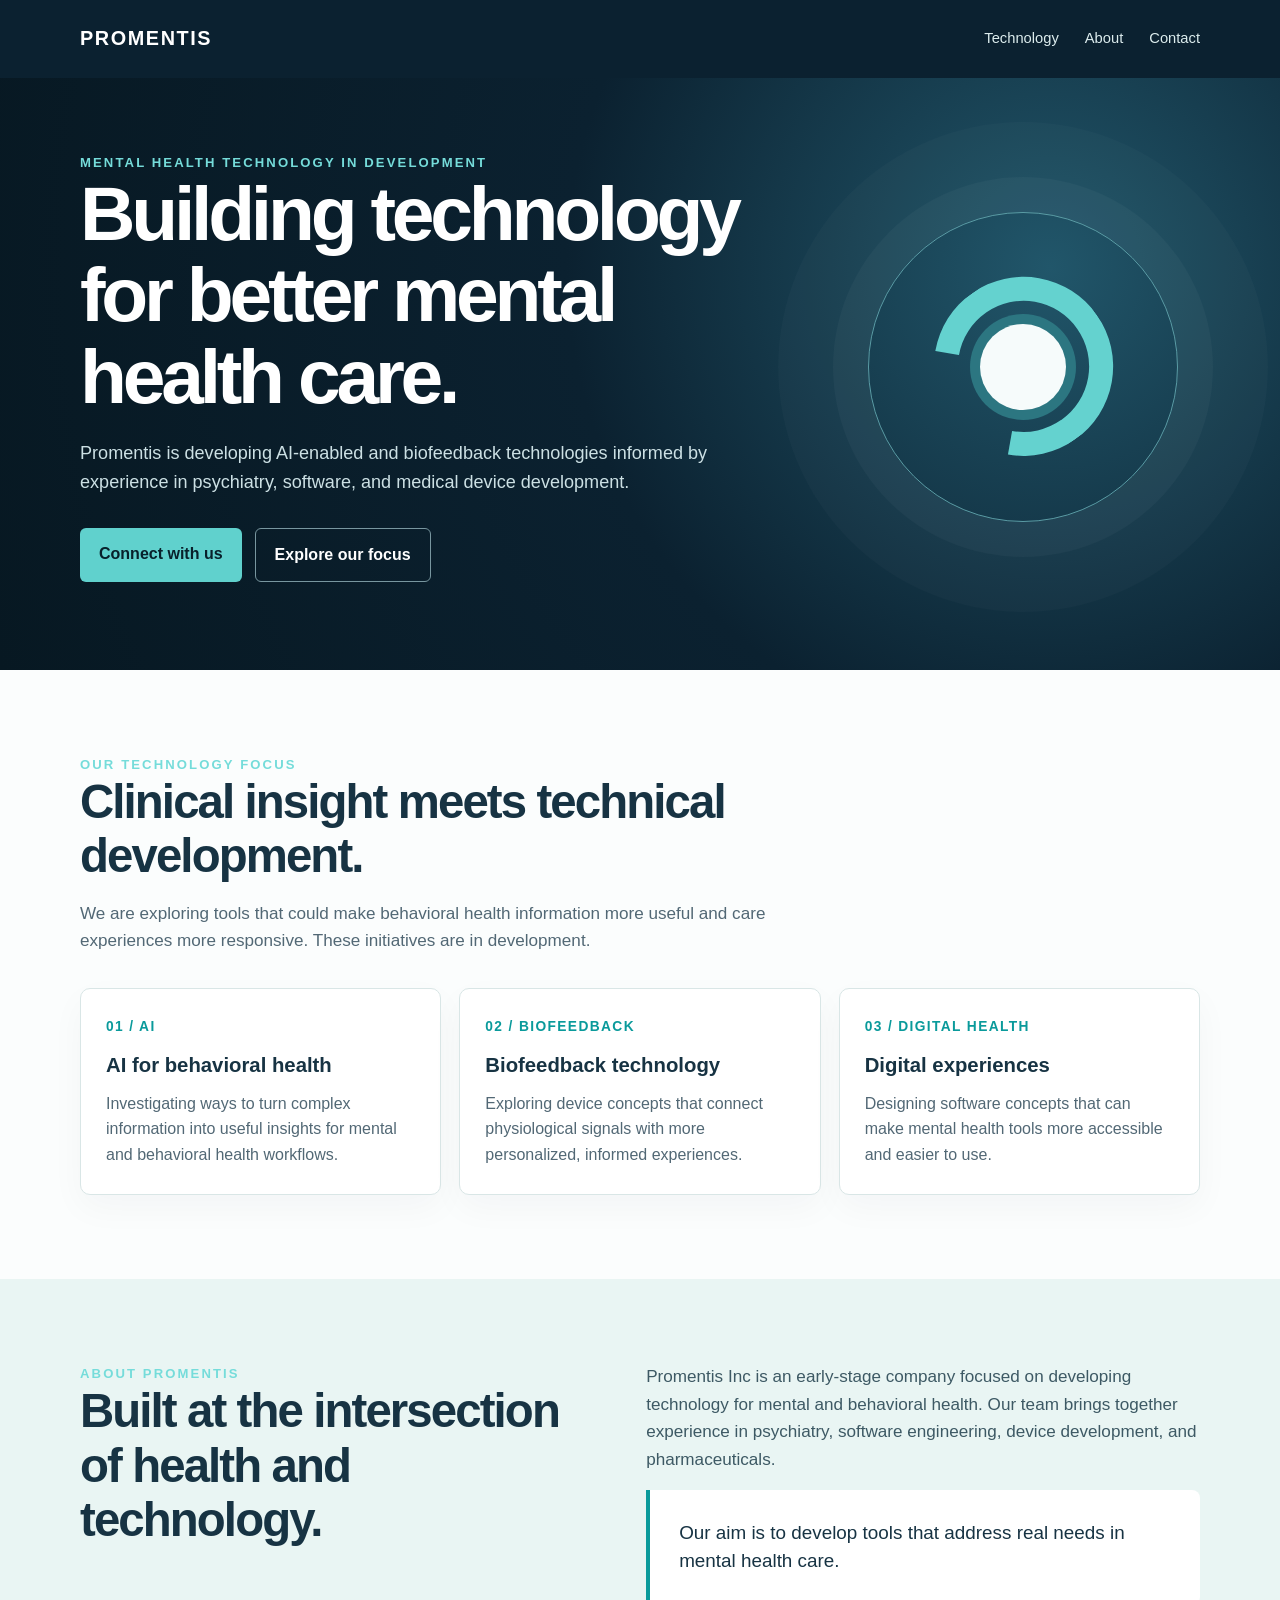
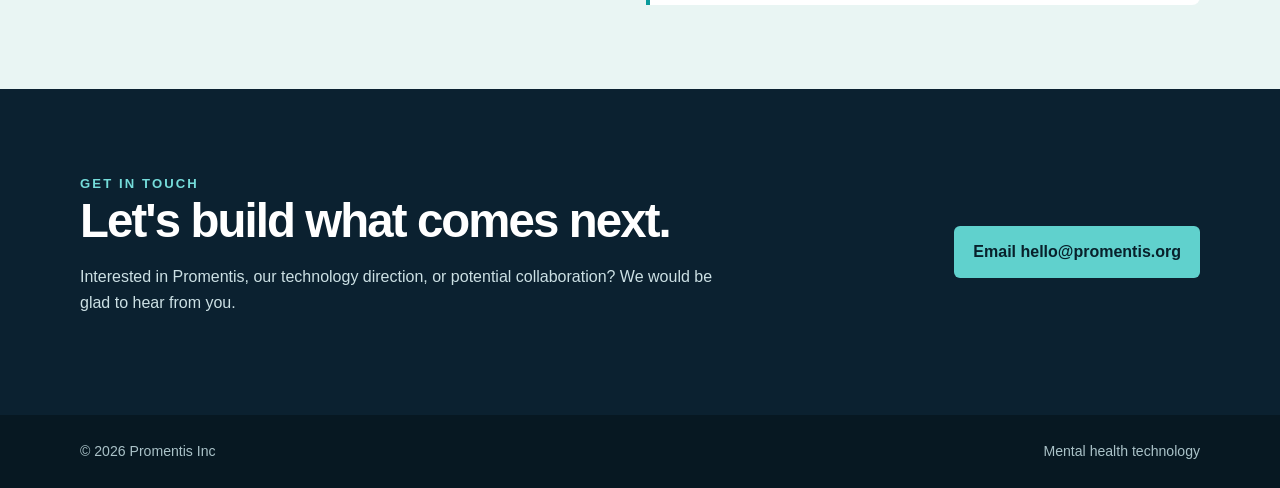
==== index.html @ 78e1f846 "Add product-focused Promentis landing page" ====
<!doctype html>
<html lang="en">
<head>
  <meta charset="utf-8">
  <meta name="viewport" content="width=device-width, initial-scale=1">
  <meta name="theme-color" content="#0b2130">
  <meta name="description" content="Promentis Inc is developing AI-enabled and biofeedback technologies for mental and behavioral health.">
  <title>Promentis | Mental Health Technology</title>
  <style>
    :root { color-scheme: light; --navy:#0b2130; --ink:#173343; --muted:#526875; --teal:#0a9a9b; --pale:#e9f5f3; --line:#d9e6e6; }
    * { box-sizing:border-box; }
    html { scroll-behavior:smooth; }
    body { margin:0; font-family:Inter,Arial,sans-serif; color:var(--ink); background:#fbfdfd; line-height:1.6; }
    a { color:inherit; }
    .wrap { width:min(1120px,calc(100% - 40px)); margin:auto; }
    .skip { position:absolute; left:-9999px; top:12px; padding:8px 12px; background:#fff; z-index:10; }
    .skip:focus { left:12px; }
    header { background:var(--navy); color:#fff; }
    nav { min-height:78px; display:flex; align-items:center; justify-content:space-between; gap:20px; }
    .brand { font-size:1.24rem; font-weight:800; letter-spacing:.08em; text-decoration:none; }
    .navlinks { display:flex; flex-wrap:wrap; gap:26px; align-items:center; }
    .navlinks a { font-size:.92rem; text-decoration:none; color:#dceced; }
    .navlinks a:hover,.navlinks a:focus-visible { color:#fff; text-decoration:underline; text-underline-offset:5px; }
    .hero { background:radial-gradient(circle at 82% 32%,#21566a 0,#0b2130 43%,#071822 100%); color:#fff; overflow:hidden; }
    .hero-inner { min-height:570px; display:grid; grid-template-columns:1.35fr .65fr; align-items:center; gap:30px; padding:74px 0 88px; }
    .eyebrow { color:#75dcda; font-size:.82rem; font-weight:800; letter-spacing:.16em; text-transform:uppercase; }
    h1,h2,h3,p { margin-top:0; }
    h1 { max-width:760px; margin-bottom:22px; font-size:clamp(2.7rem,6vw,5.2rem); line-height:1.06; letter-spacing:-.055em; }
    .hero p { max-width:640px; font-size:1.13rem; color:#cce0e4; }
    .buttons { display:flex; flex-wrap:wrap; gap:13px; margin-top:31px; }
    .button { display:inline-block; padding:13px 19px; border-radius:6px; font-weight:700; text-decoration:none; background:#60d1cd; color:#08212b; transition:transform .15s,background .15s; }
    .button:hover,.button:focus-visible { transform:translateY(-2px); background:#86e5e1; }
    .button-outline { border:1px solid #78969f; background:transparent; color:#fff; }
    .button-outline:hover,.button-outline:focus-visible { background:#1b4250; }
    .art { position:relative; width:min(310px,75vw); aspect-ratio:1; margin:auto; border:1px solid #5b9ca5; border-radius:50%; box-shadow:0 0 0 35px #ffffff08,0 0 0 90px #ffffff05; }
    .art:before,.art:after { content:""; position:absolute; border-radius:50%; }
    .art:before { inset:21%; border:24px solid #64d2cf; border-left-color:transparent; transform:rotate(-35deg); }
    .art:after { width:28%; aspect-ratio:1; left:36%; top:36%; background:#f6fbfb; box-shadow:0 0 0 10px #2c7681; }
    section { padding:84px 0; }
    .section-head { max-width:690px; margin-bottom:34px; }
    h2 { font-size:clamp(2rem,3.7vw,3.15rem); line-height:1.15; letter-spacing:-.04em; margin-bottom:16px; }
    .section-head p,.lead { font-size:1.07rem; color:var(--muted); }
    .cards { display:grid; grid-template-columns:repeat(3,1fr); gap:18px; }
    .card { padding:27px 25px; background:#fff; border:1px solid var(--line); border-radius:10px; box-shadow:0 13px 35px #0b213009; }
    .number { color:var(--teal); font-weight:800; font-size:.86rem; letter-spacing:.1em; }
    h3 { font-size:1.27rem; line-height:1.25; margin:15px 0 12px; }
    .card p { color:var(--muted); margin-bottom:0; }
    .about { background:var(--pale); }
    .about-grid { display:grid; grid-template-columns:.95fr 1.05fr; gap:65px; align-items:start; }
    .about p { color:#3d5964; }
    .about-note { padding:29px; background:#fff; border-left:4px solid var(--teal); border-radius:0 8px 8px 0; font-size:1.18rem; line-height:1.5; }
    .contact { background:var(--navy); color:#fff; }
    .contact-grid { display:flex; justify-content:space-between; align-items:center; gap:35px; }
    .contact p { color:#cce0e4; max-width:640px; }
    footer { background:#071822; color:#aac2c8; padding:25px 0; font-size:.88rem; }
    footer .wrap { display:flex; flex-wrap:wrap; justify-content:space-between; gap:10px; }
    :focus-visible { outline:3px solid #60d1cd; outline-offset:4px; }
    @media(max-width:760px) { .hero-inner,.about-grid { grid-template-columns:1fr; } .hero-inner { min-height:0; padding:68px 0; } .art { display:none; } .cards { grid-template-columns:1fr; } .contact-grid { align-items:start; flex-direction:column; } section { padding:64px 0; } }
    @media(max-width:480px) { nav { align-items:flex-start; flex-direction:column; padding:20px 0; gap:12px; } .navlinks { gap:18px; } }
    @media(prefers-reduced-motion:reduce) { html { scroll-behavior:auto; } .button { transition:none; } }
  </style>
</head>
<body>
  <a class="skip" href="#main">Skip to content</a>
  <header>
    <nav class="wrap" aria-label="Main navigation">
      <a class="brand" href="#top">PROMENTIS</a>
      <div class="navlinks"><a href="#technology">Technology</a><a href="#about">About</a><a href="#contact">Contact</a></div>
    </nav>
  </header>
  <main id="main">
    <div class="hero" id="top"><div class="wrap hero-inner">
      <div>
        <div class="eyebrow">Mental health technology in development</div>
        <h1>Building technology for better mental health care.</h1>
        <p>Promentis is developing AI-enabled and biofeedback technologies informed by experience in psychiatry, software, and medical device development.</p>
        <div class="buttons"><a class="button" href="#contact">Connect with us</a><a class="button button-outline" href="#technology">Explore our focus</a></div>
      </div>
      <div class="art" aria-hidden="true"></div>
    </div></div>
    <section id="technology"><div class="wrap">
      <div class="section-head"><div class="eyebrow">Our technology focus</div><h2>Clinical insight meets technical development.</h2><p>We are exploring tools that could make behavioral health information more useful and care experiences more responsive. These initiatives are in development.</p></div>
      <div class="cards">
        <article class="card"><div class="number">01 / AI</div><h3>AI for behavioral health</h3><p>Investigating ways to turn complex information into useful insights for mental and behavioral health workflows.</p></article>
        <article class="card"><div class="number">02 / BIOFEEDBACK</div><h3>Biofeedback technology</h3><p>Exploring device concepts that connect physiological signals with more personalized, informed experiences.</p></article>
        <article class="card"><div class="number">03 / DIGITAL HEALTH</div><h3>Digital experiences</h3><p>Designing software concepts that can make mental health tools more accessible and easier to use.</p></article>
      </div>
    </div></section>
    <section class="about" id="about"><div class="wrap about-grid">
      <div><div class="eyebrow">About Promentis</div><h2>Built at the intersection of health and technology.</h2></div>
      <div><p class="lead">Promentis Inc is an early-stage company focused on developing technology for mental and behavioral health. Our team brings together experience in psychiatry, software engineering, device development, and pharmaceuticals.</p><div class="about-note">Our aim is to develop tools that address real needs in mental health care.</div></div>
    </div></section>
    <section class="contact" id="contact"><div class="wrap contact-grid">
      <div><div class="eyebrow">Get in touch</div><h2>Let's build what comes next.</h2><p>Interested in Promentis, our technology direction, or potential collaboration? We would be glad to hear from you.</p></div>
      <a class="button" href="mailto:hello@promentis.org">Email hello@promentis.org</a>
    </div></section>
  </main>
  <footer><div class="wrap"><span>© 2026 Promentis Inc</span><span>Mental health technology</span></div></footer>
</body>
</html>
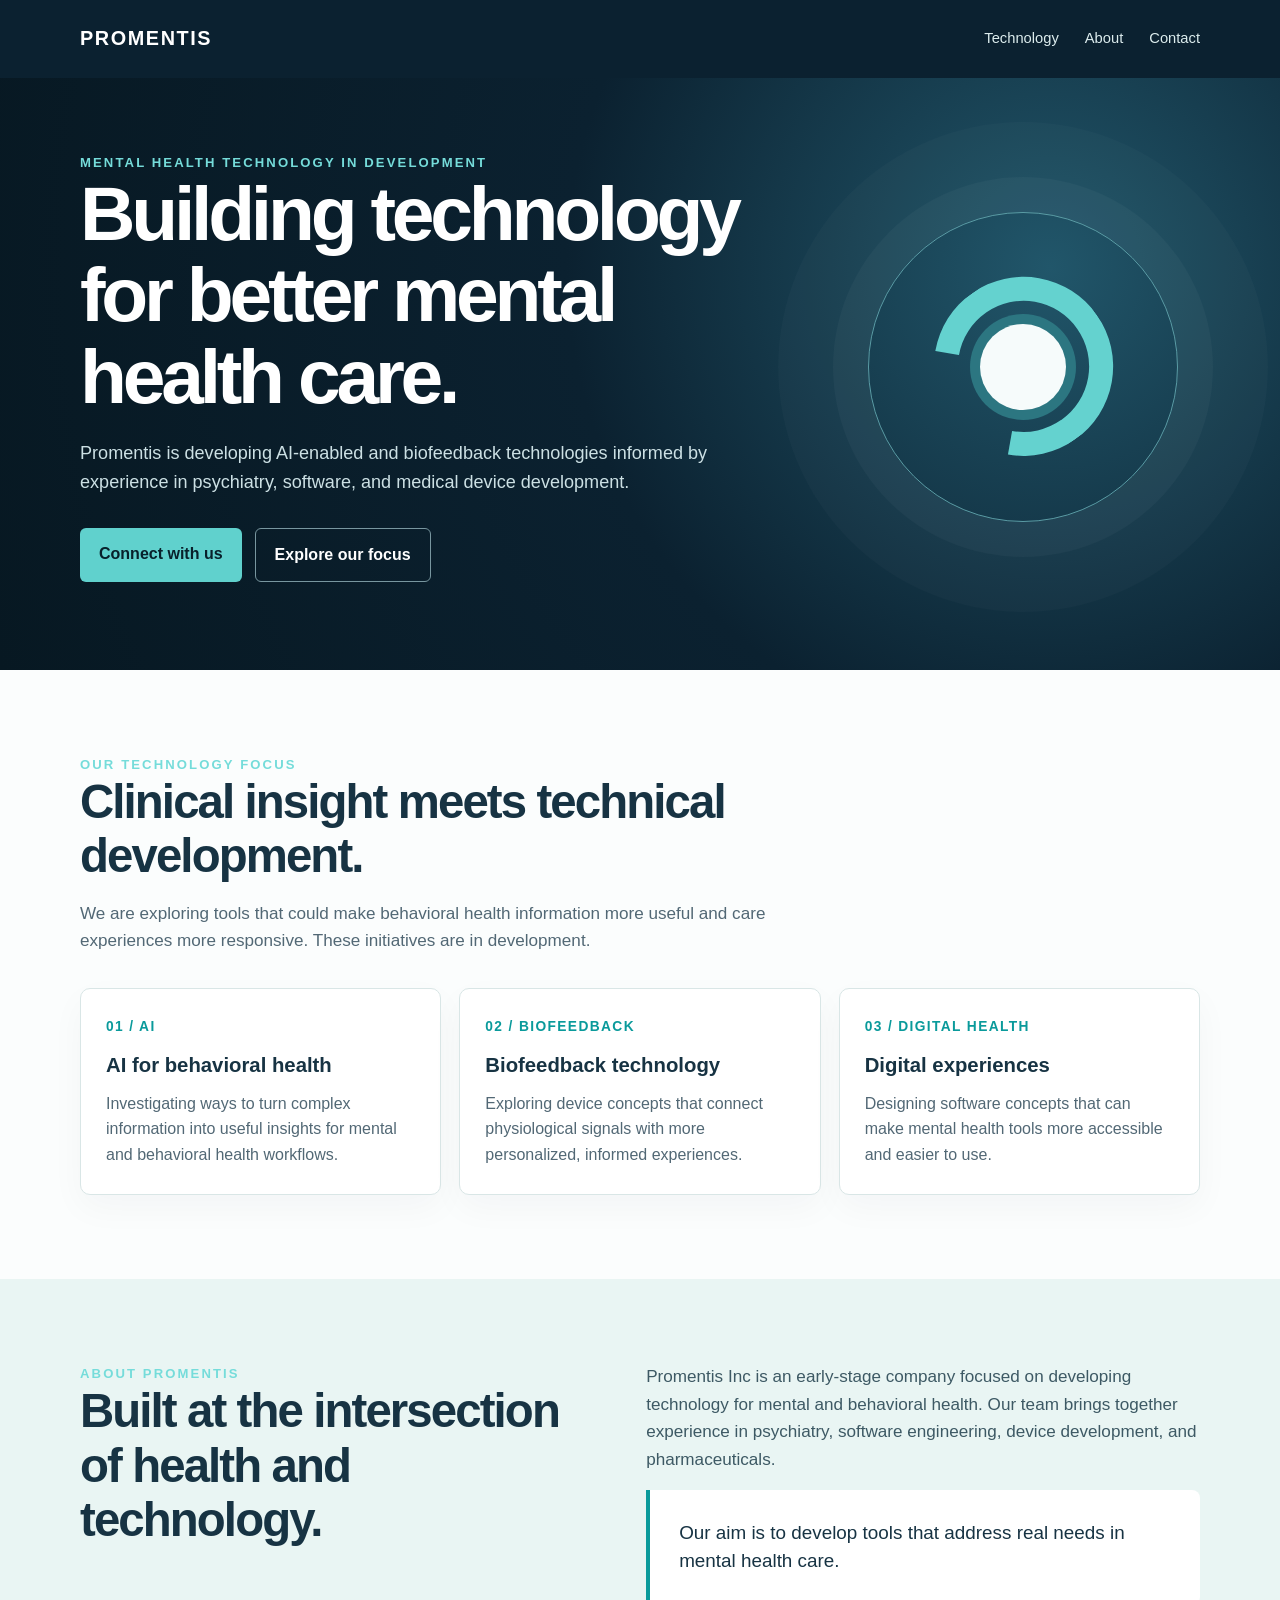
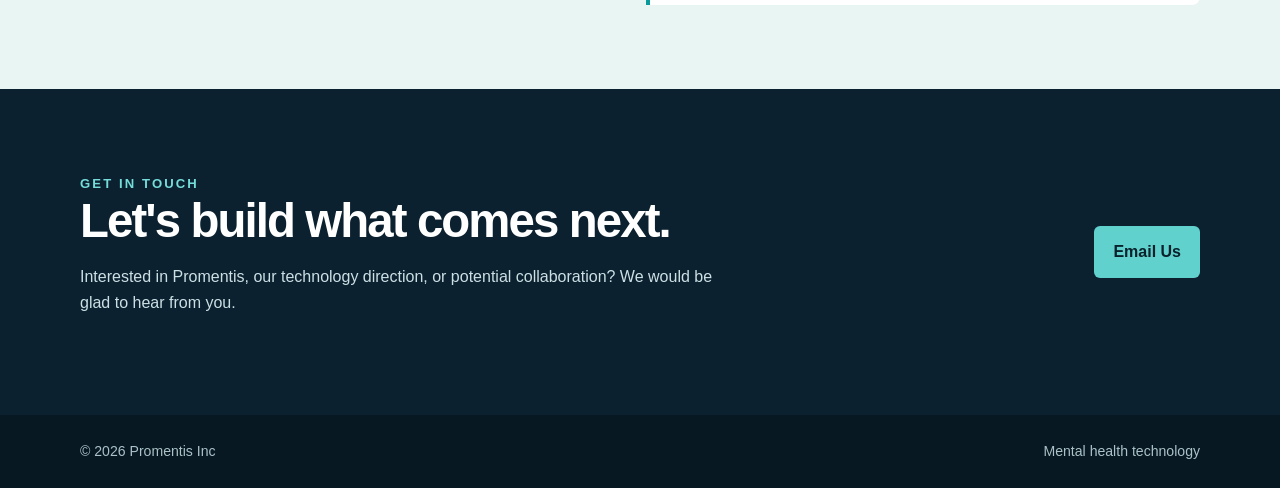
==== commit e8efd212: "Use concise email button label" ====
--- a/index.html
+++ b/index.html
@@ -92,7 +92,7 @@
     </div></section>
     <section class="contact" id="contact"><div class="wrap contact-grid">
       <div><div class="eyebrow">Get in touch</div><h2>Let's build what comes next.</h2><p>Interested in Promentis, our technology direction, or potential collaboration? We would be glad to hear from you.</p></div>
-      <a class="button" href="mailto:hello@promentis.org">Email hello@promentis.org</a>
+      <a class="button" href="mailto:hello@promentis.org">Email Us</a>
     </div></section>
   </main>
   <footer><div class="wrap"><span>© 2026 Promentis Inc</span><span>Mental health technology</span></div></footer>
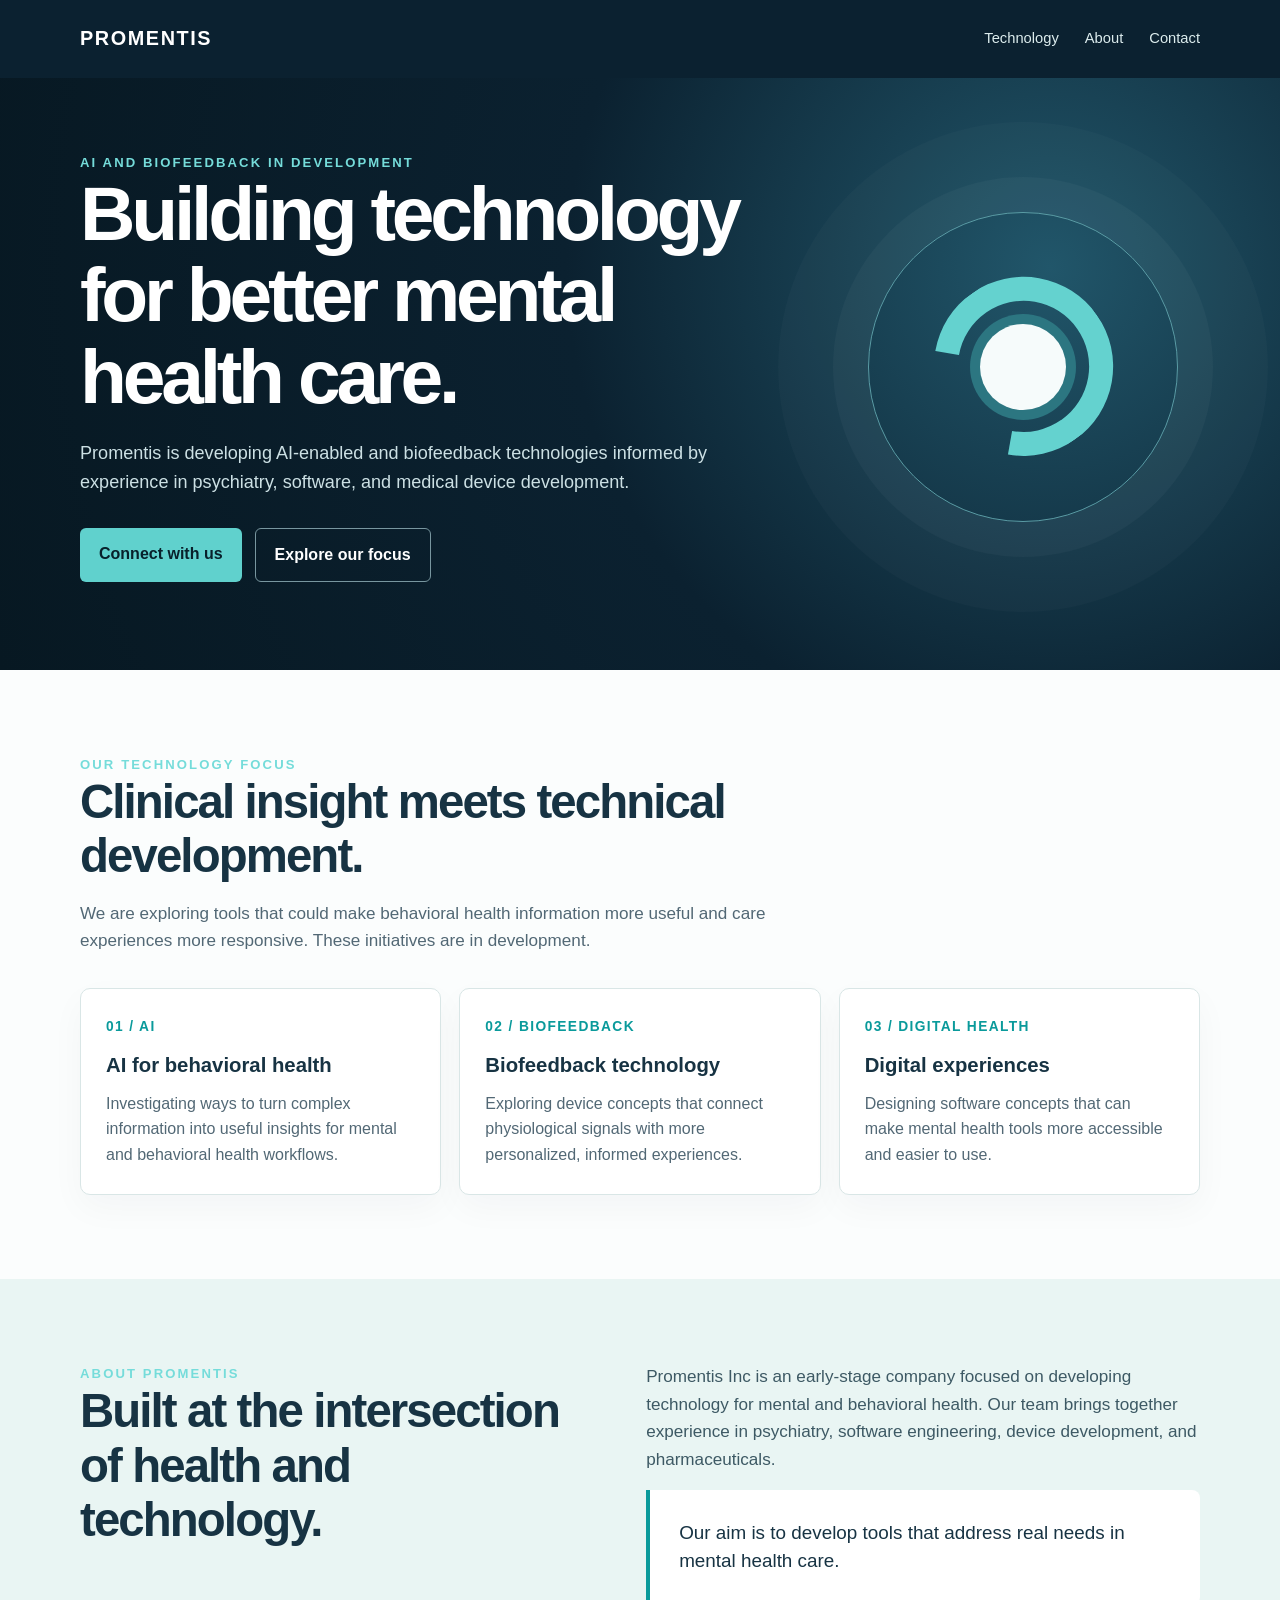
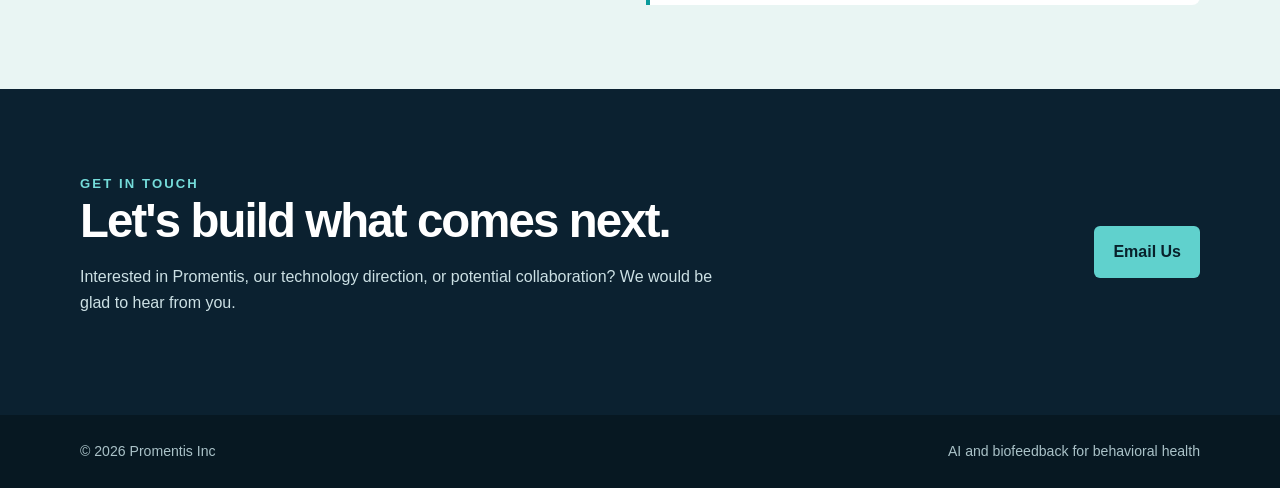
==== commit 75938752: "Clarify behavioral health technology focus" ====
--- a/index.html
+++ b/index.html
@@ -5,7 +5,7 @@
   <meta name="viewport" content="width=device-width, initial-scale=1">
   <meta name="theme-color" content="#0b2130">
   <meta name="description" content="Promentis Inc is developing AI-enabled and biofeedback technologies for mental and behavioral health.">
-  <title>Promentis | Mental Health Technology</title>
+  <title>Promentis | AI &amp; Biofeedback for Behavioral Health</title>
   <style>
     :root { color-scheme: light; --navy:#0b2130; --ink:#173343; --muted:#526875; --teal:#0a9a9b; --pale:#e9f5f3; --line:#d9e6e6; }
     * { box-sizing:border-box; }
@@ -71,7 +71,7 @@
   <main id="main">
     <div class="hero" id="top"><div class="wrap hero-inner">
       <div>
-        <div class="eyebrow">Mental health technology in development</div>
+        <div class="eyebrow">AI and biofeedback in development</div>
         <h1>Building technology for better mental health care.</h1>
         <p>Promentis is developing AI-enabled and biofeedback technologies informed by experience in psychiatry, software, and medical device development.</p>
         <div class="buttons"><a class="button" href="#contact">Connect with us</a><a class="button button-outline" href="#technology">Explore our focus</a></div>
@@ -95,6 +95,6 @@
       <a class="button" href="mailto:hello@promentis.org">Email Us</a>
     </div></section>
   </main>
-  <footer><div class="wrap"><span>© 2026 Promentis Inc</span><span>Mental health technology</span></div></footer>
+  <footer><div class="wrap"><span>© 2026 Promentis Inc</span><span>AI and biofeedback for behavioral health</span></div></footer>
 </body>
 </html>
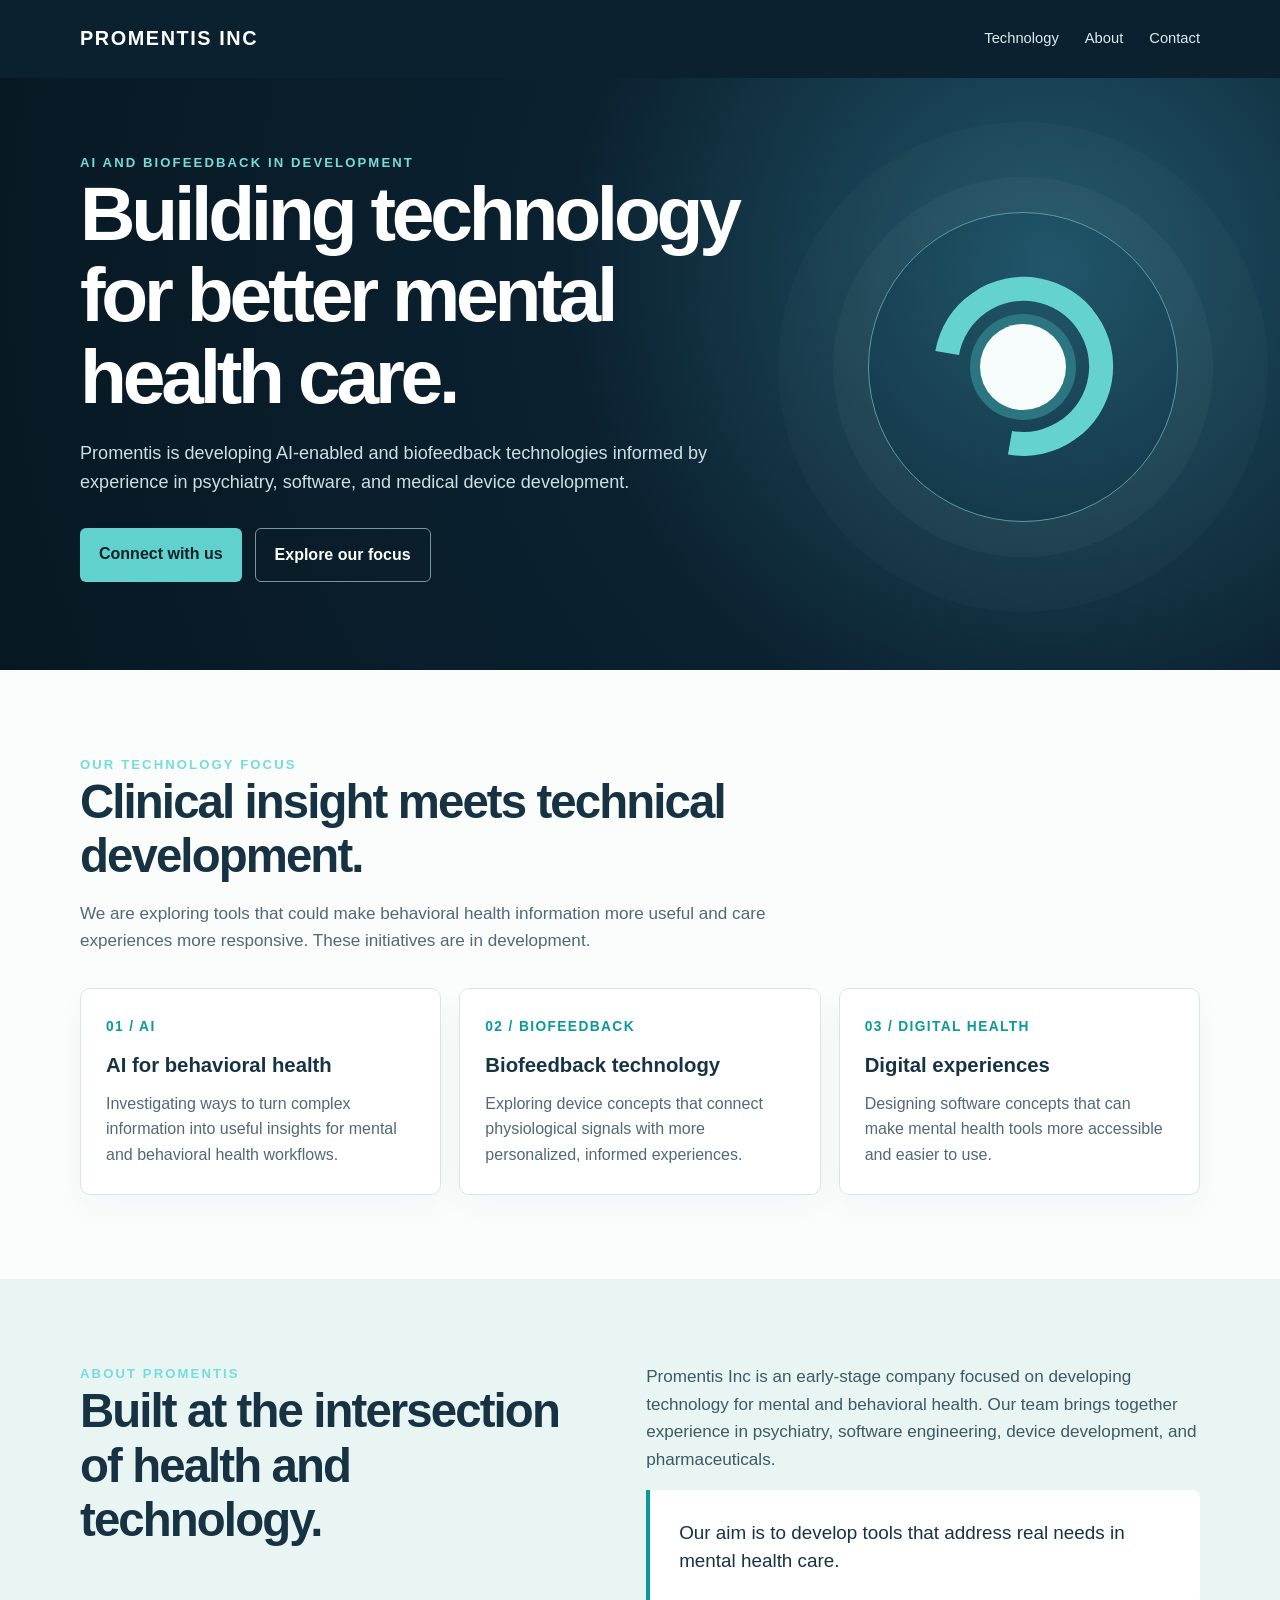
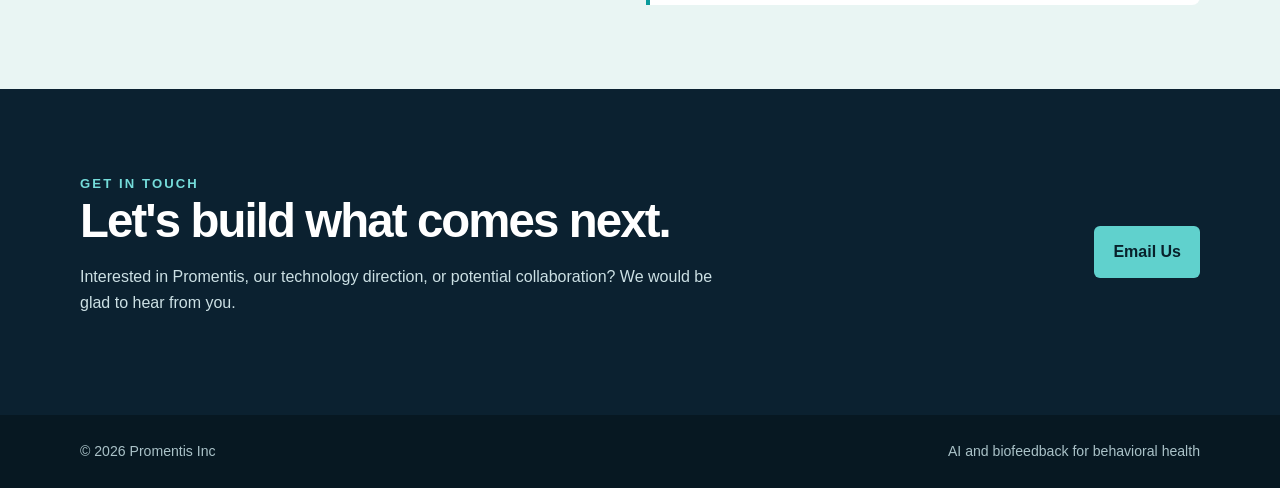
==== commit 28a4d899: "Show full company name in header" ====
--- a/index.html
+++ b/index.html
@@ -64,7 +64,7 @@
   <a class="skip" href="#main">Skip to content</a>
   <header>
     <nav class="wrap" aria-label="Main navigation">
-      <a class="brand" href="#top">PROMENTIS</a>
+      <a class="brand" href="#top">PROMENTIS INC</a>
       <div class="navlinks"><a href="#technology">Technology</a><a href="#about">About</a><a href="#contact">Contact</a></div>
     </nav>
   </header>
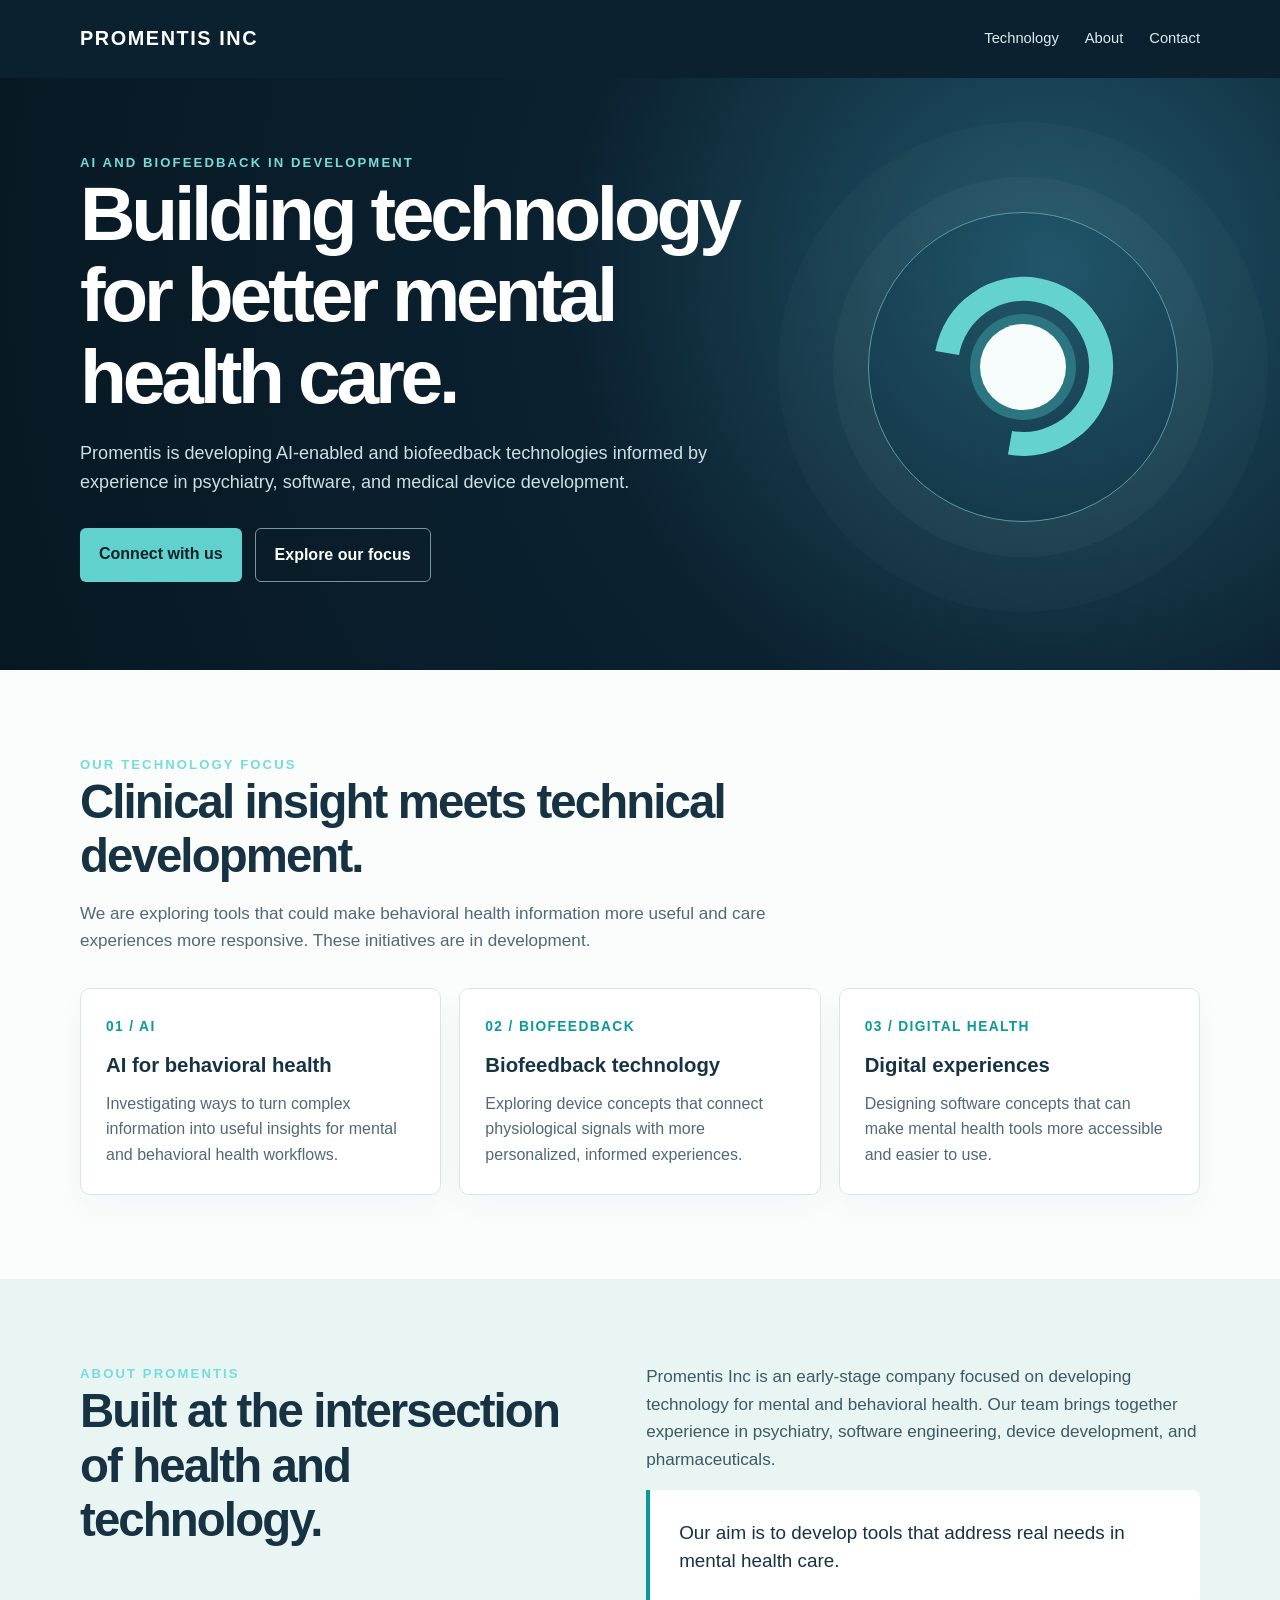
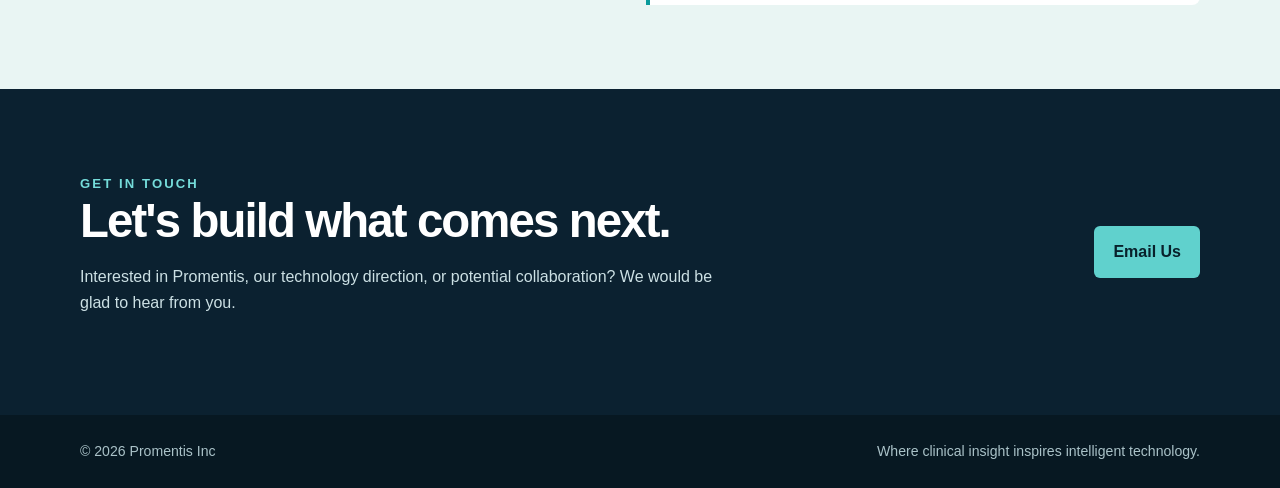
==== commit b860cdaf: "Add clinical insight footer tagline" ====
--- a/index.html
+++ b/index.html
@@ -95,6 +95,6 @@
       <a class="button" href="mailto:hello@promentis.org">Email Us</a>
     </div></section>
   </main>
-  <footer><div class="wrap"><span>© 2026 Promentis Inc</span><span>AI and biofeedback for behavioral health</span></div></footer>
+  <footer><div class="wrap"><span>© 2026 Promentis Inc</span><span>Where clinical insight inspires intelligent technology.</span></div></footer>
 </body>
 </html>
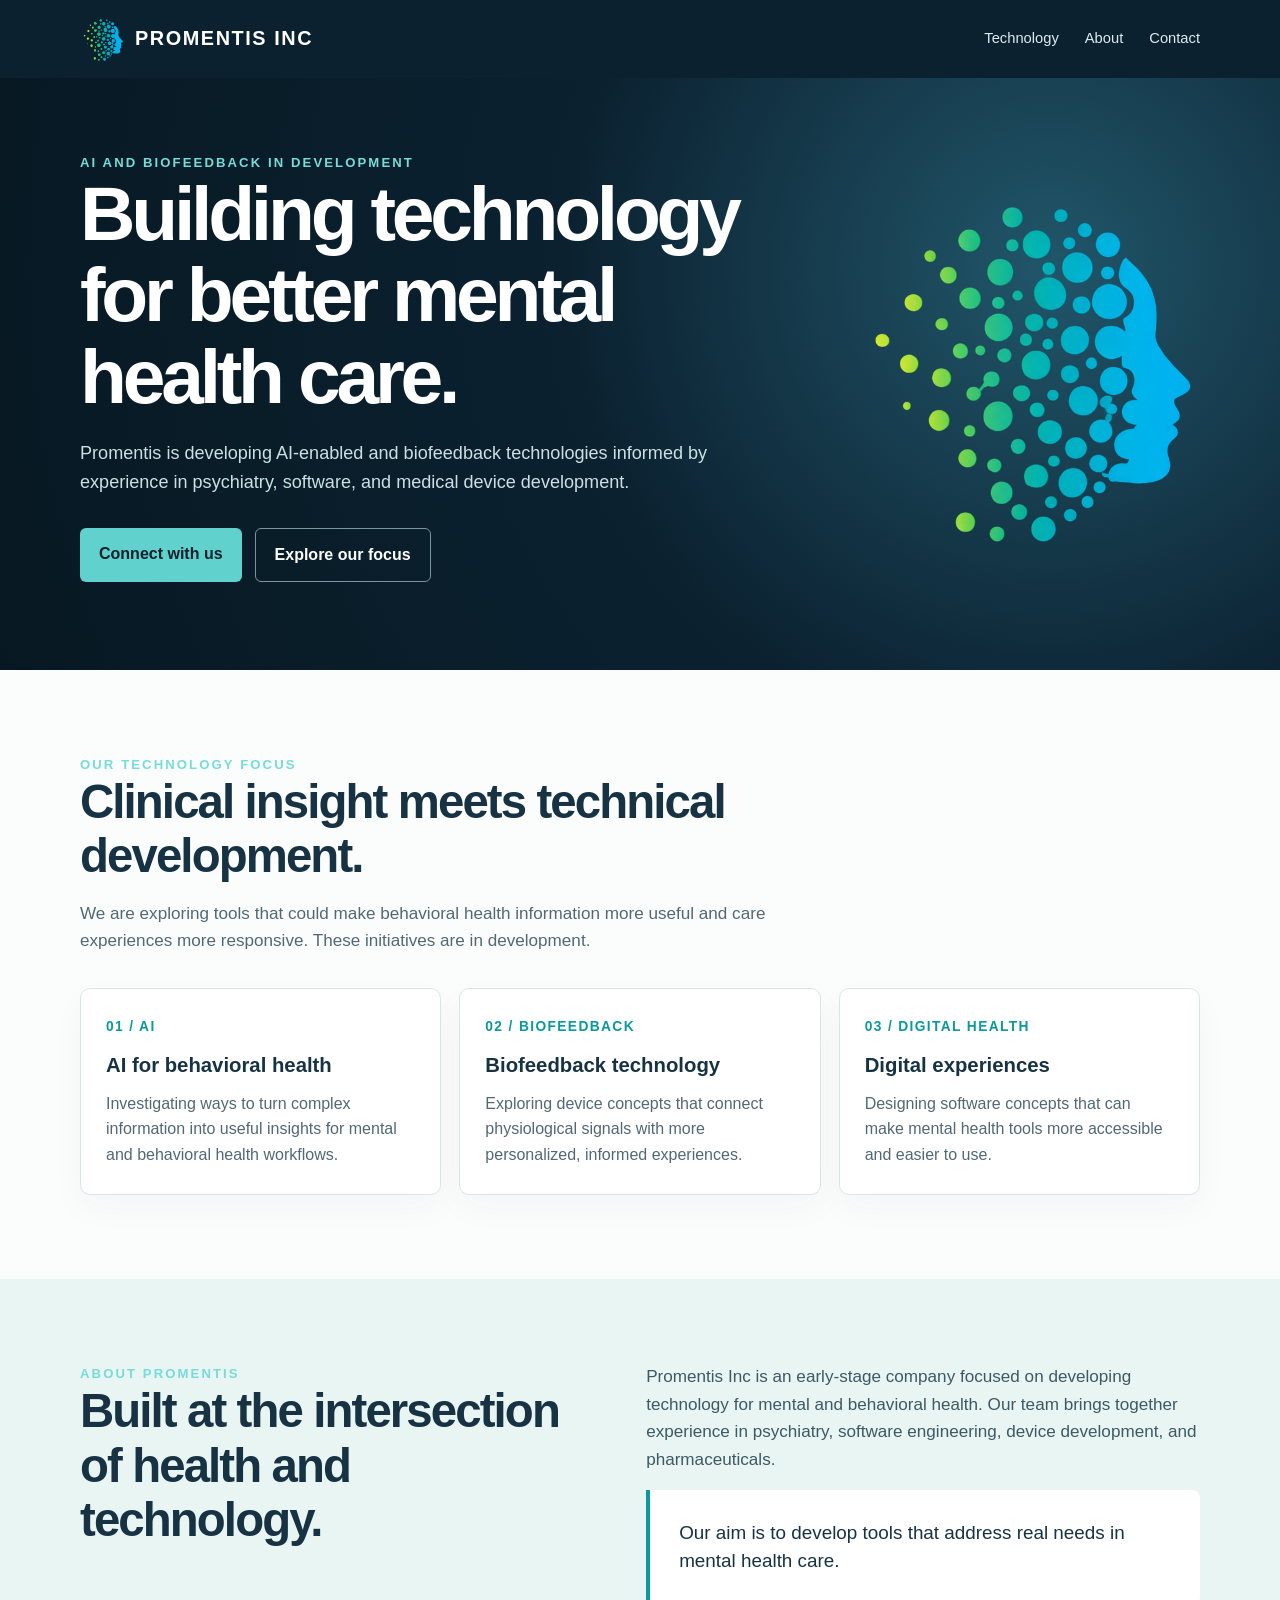
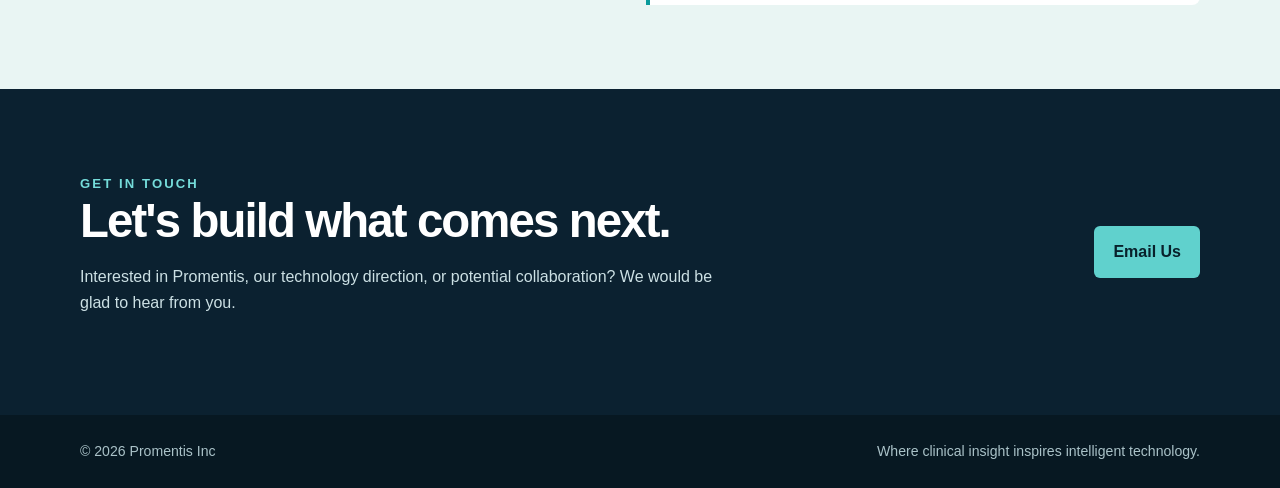
==== commit 6083b514: "Add Promentis logo to site" ====
--- a/index.html
+++ b/index.html
@@ -17,7 +17,9 @@
     .skip:focus { left:12px; }
     header { background:var(--navy); color:#fff; }
     nav { min-height:78px; display:flex; align-items:center; justify-content:space-between; gap:20px; }
-    .brand { font-size:1.24rem; font-weight:800; letter-spacing:.08em; text-decoration:none; }
+    .brand { display:inline-flex; align-items:center; gap:11px; font-size:1.24rem; font-weight:800; letter-spacing:.08em; text-decoration:none; }
+    .brand-mark { position:relative; display:block; width:44px; height:44px; overflow:hidden; flex:none; }
+    .brand-mark img { display:block; width:100%; height:100%; transform:scale(2.2); }
     .navlinks { display:flex; flex-wrap:wrap; gap:26px; align-items:center; }
     .navlinks a { font-size:.92rem; text-decoration:none; color:#dceced; }
     .navlinks a:hover,.navlinks a:focus-visible { color:#fff; text-decoration:underline; text-underline-offset:5px; }
@@ -32,10 +34,8 @@
     .button:hover,.button:focus-visible { transform:translateY(-2px); background:#86e5e1; }
     .button-outline { border:1px solid #78969f; background:transparent; color:#fff; }
     .button-outline:hover,.button-outline:focus-visible { background:#1b4250; }
-    .art { position:relative; width:min(310px,75vw); aspect-ratio:1; margin:auto; border:1px solid #5b9ca5; border-radius:50%; box-shadow:0 0 0 35px #ffffff08,0 0 0 90px #ffffff05; }
-    .art:before,.art:after { content:""; position:absolute; border-radius:50%; }
-    .art:before { inset:21%; border:24px solid #64d2cf; border-left-color:transparent; transform:rotate(-35deg); }
-    .art:after { width:28%; aspect-ratio:1; left:36%; top:36%; background:#f6fbfb; box-shadow:0 0 0 10px #2c7681; }
+    .hero-logo { width:min(390px,100%); aspect-ratio:1; margin:auto; overflow:hidden; }
+    .hero-logo img { display:block; width:100%; height:100%; transform:scale(2.2); }
     section { padding:84px 0; }
     .section-head { max-width:690px; margin-bottom:34px; }
     h2 { font-size:clamp(2rem,3.7vw,3.15rem); line-height:1.15; letter-spacing:-.04em; margin-bottom:16px; }
@@ -55,7 +55,7 @@
     footer { background:#071822; color:#aac2c8; padding:25px 0; font-size:.88rem; }
     footer .wrap { display:flex; flex-wrap:wrap; justify-content:space-between; gap:10px; }
     :focus-visible { outline:3px solid #60d1cd; outline-offset:4px; }
-    @media(max-width:760px) { .hero-inner,.about-grid { grid-template-columns:1fr; } .hero-inner { min-height:0; padding:68px 0; } .art { display:none; } .cards { grid-template-columns:1fr; } .contact-grid { align-items:start; flex-direction:column; } section { padding:64px 0; } }
+    @media(max-width:760px) { .hero-inner,.about-grid { grid-template-columns:1fr; } .hero-inner { min-height:0; padding:68px 0; } .hero-logo { width:min(280px,70vw); } .cards { grid-template-columns:1fr; } .contact-grid { align-items:start; flex-direction:column; } section { padding:64px 0; } }
     @media(max-width:480px) { nav { align-items:flex-start; flex-direction:column; padding:20px 0; gap:12px; } .navlinks { gap:18px; } }
     @media(prefers-reduced-motion:reduce) { html { scroll-behavior:auto; } .button { transition:none; } }
   </style>
@@ -64,7 +64,7 @@
   <a class="skip" href="#main">Skip to content</a>
   <header>
     <nav class="wrap" aria-label="Main navigation">
-      <a class="brand" href="#top">PROMENTIS INC</a>
+      <a class="brand" href="#top"><span class="brand-mark"><img src="assets/promentis-logo-no-circle.png" alt=""></span><span>PROMENTIS INC</span></a>
       <div class="navlinks"><a href="#technology">Technology</a><a href="#about">About</a><a href="#contact">Contact</a></div>
     </nav>
   </header>
@@ -76,7 +76,7 @@
         <p>Promentis is developing AI-enabled and biofeedback technologies informed by experience in psychiatry, software, and medical device development.</p>
         <div class="buttons"><a class="button" href="#contact">Connect with us</a><a class="button button-outline" href="#technology">Explore our focus</a></div>
       </div>
-      <div class="art" aria-hidden="true"></div>
+      <div class="hero-logo"><img src="assets/promentis-logo-no-circle.png" alt="Promentis logo: a human profile formed by connected circles"></div>
     </div></div>
     <section id="technology"><div class="wrap">
       <div class="section-head"><div class="eyebrow">Our technology focus</div><h2>Clinical insight meets technical development.</h2><p>We are exploring tools that could make behavioral health information more useful and care experiences more responsive. These initiatives are in development.</p></div>
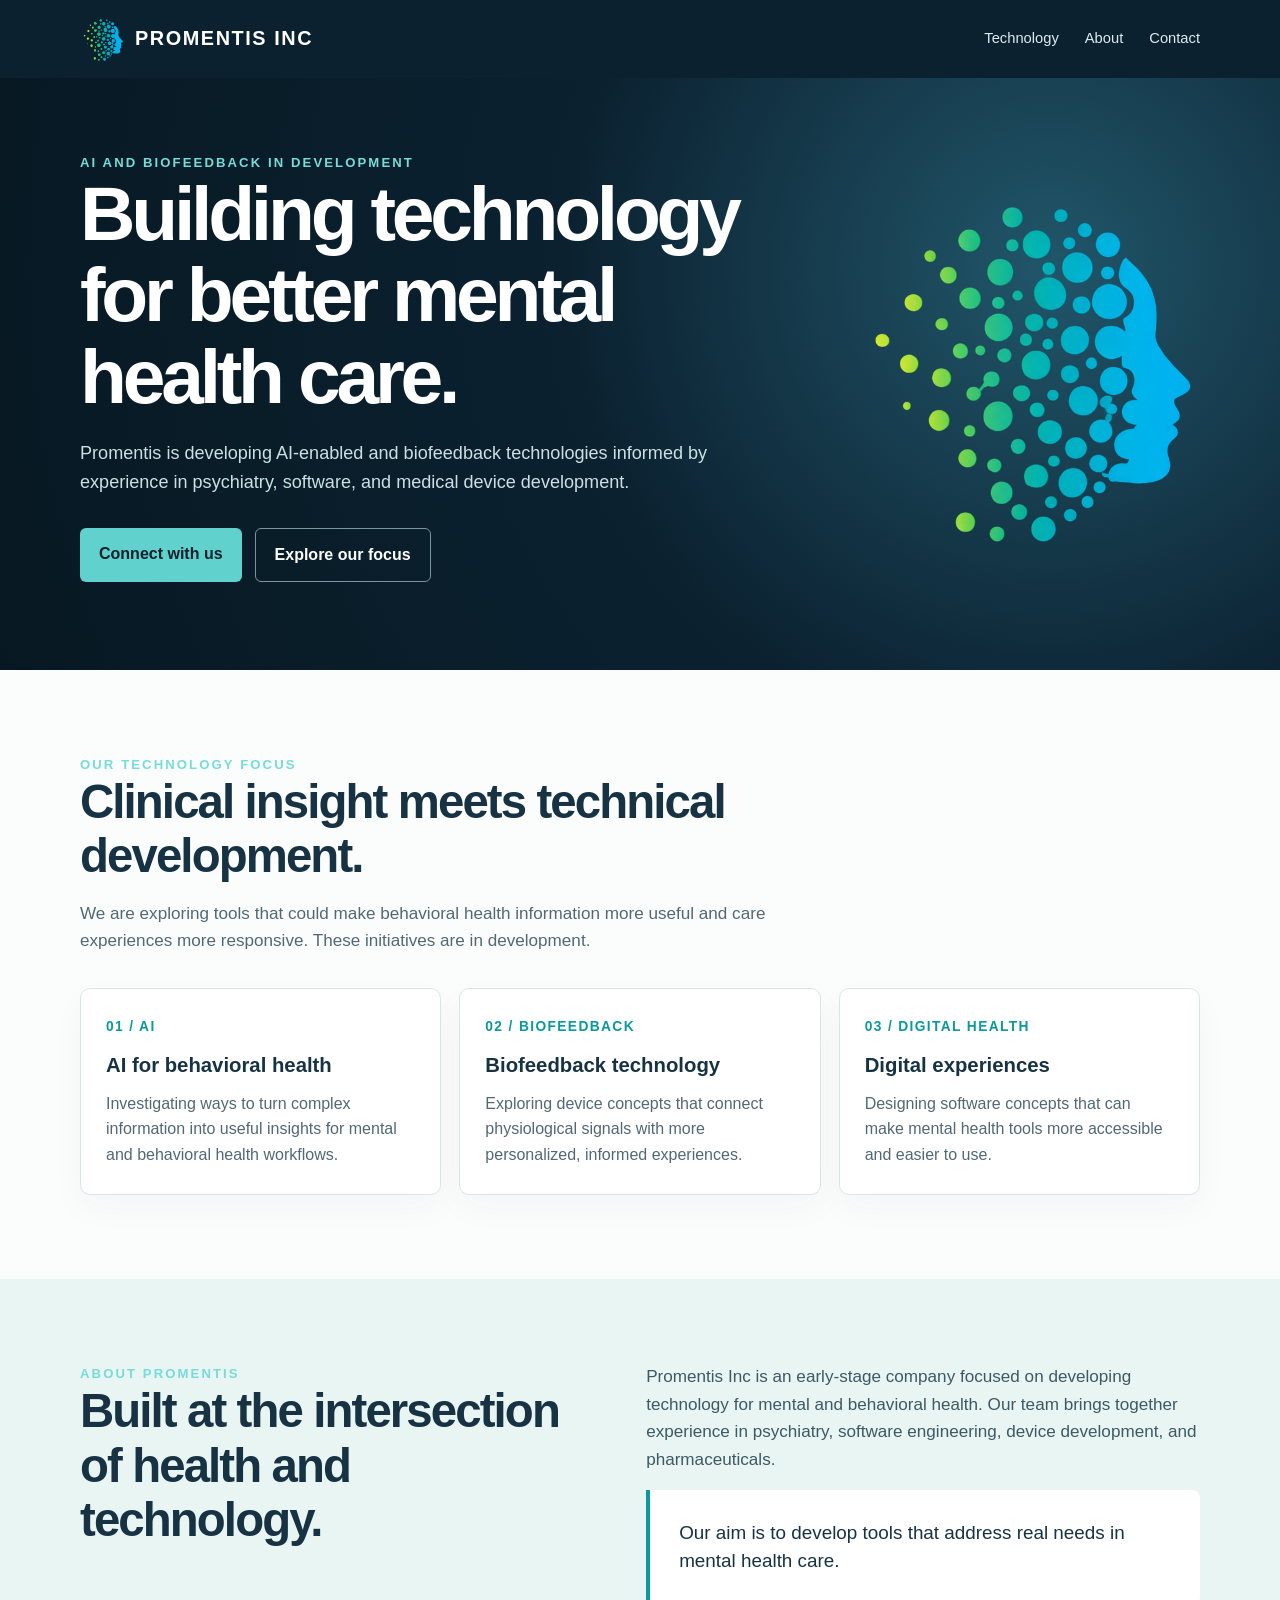
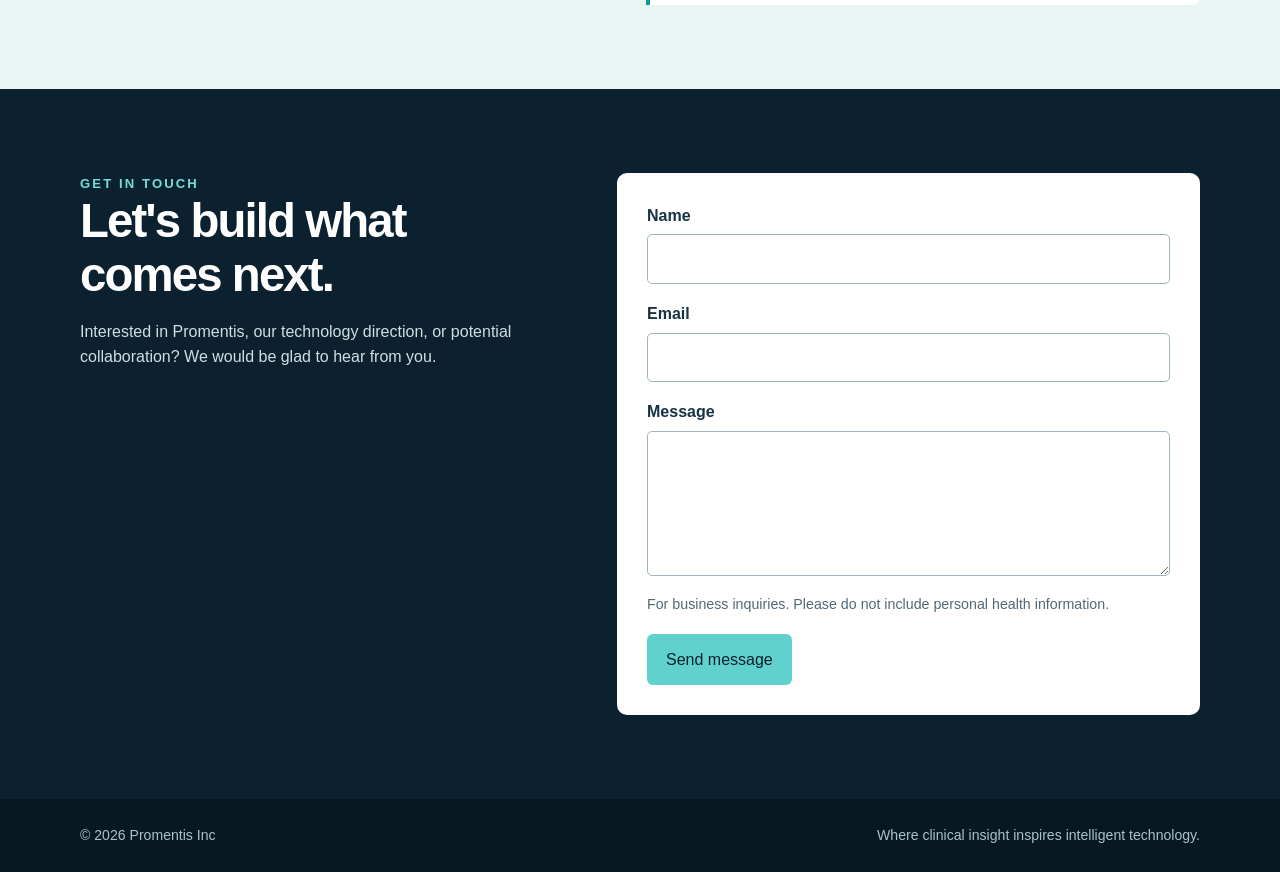
==== commit e9a50590: "Add Cloudflare D1 contact form" ====
--- a/index.html
+++ b/index.html
@@ -50,15 +50,27 @@
     .about p { color:#3d5964; }
     .about-note { padding:29px; background:#fff; border-left:4px solid var(--teal); border-radius:0 8px 8px 0; font-size:1.18rem; line-height:1.5; }
     .contact { background:var(--navy); color:#fff; }
-    .contact-grid { display:flex; justify-content:space-between; align-items:center; gap:35px; }
+    .contact-grid { display:grid; grid-template-columns:.9fr 1.1fr; align-items:start; gap:60px; }
     .contact p { color:#cce0e4; max-width:640px; }
+    .contact-form { padding:30px; background:#fff; color:var(--ink); border-radius:10px; }
+    .contact-form label { display:block; margin-bottom:17px; font-weight:700; }
+    .contact-form input,.contact-form textarea { display:block; width:100%; margin-top:6px; padding:11px 12px; border:1px solid #9fb5bc; border-radius:5px; color:var(--ink); background:#fff; font:inherit; }
+    .contact-form textarea { min-height:145px; resize:vertical; }
+    .contact-form button { border:0; cursor:pointer; font:inherit; }
+    .contact-form .form-note { margin:0 0 18px; color:var(--muted); font-size:.89rem; }
+    .contact-form .form-status { margin:16px 0 0; color:var(--ink); font-weight:700; }
+    .contact-form .form-status[data-state="error"] { color:#a12222; }
+    .contact-form .cf-turnstile { margin:0 0 18px; }
+    .contact-form button:disabled { opacity:.6; cursor:wait; }
+    .form-trap { position:absolute; width:1px; height:1px; overflow:hidden; clip-path:inset(50%); white-space:nowrap; }
     footer { background:#071822; color:#aac2c8; padding:25px 0; font-size:.88rem; }
     footer .wrap { display:flex; flex-wrap:wrap; justify-content:space-between; gap:10px; }
     :focus-visible { outline:3px solid #60d1cd; outline-offset:4px; }
-    @media(max-width:760px) { .hero-inner,.about-grid { grid-template-columns:1fr; } .hero-inner { min-height:0; padding:68px 0; } .hero-logo { width:min(280px,70vw); } .cards { grid-template-columns:1fr; } .contact-grid { align-items:start; flex-direction:column; } section { padding:64px 0; } }
+    @media(max-width:760px) { .hero-inner,.about-grid,.contact-grid { grid-template-columns:1fr; } .hero-inner { min-height:0; padding:68px 0; } .hero-logo { width:min(280px,70vw); } .cards { grid-template-columns:1fr; } section { padding:64px 0; } }
     @media(max-width:480px) { nav { align-items:flex-start; flex-direction:column; padding:20px 0; gap:12px; } .navlinks { gap:18px; } }
     @media(prefers-reduced-motion:reduce) { html { scroll-behavior:auto; } .button { transition:none; } }
   </style>
+  <script src="https://challenges.cloudflare.com/turnstile/v0/api.js" async defer></script>
 </head>
 <body>
   <a class="skip" href="#main">Skip to content</a>
@@ -92,9 +104,47 @@
     </div></section>
     <section class="contact" id="contact"><div class="wrap contact-grid">
       <div><div class="eyebrow">Get in touch</div><h2>Let's build what comes next.</h2><p>Interested in Promentis, our technology direction, or potential collaboration? We would be glad to hear from you.</p></div>
-      <a class="button" href="mailto:hello@promentis.org">Email Us</a>
+      <form class="contact-form" action="/api/contact" method="post">
+        <label for="contact-name">Name<input id="contact-name" name="name" type="text" autocomplete="name" maxlength="120" required></label>
+        <label for="contact-email">Email<input id="contact-email" name="email" type="email" autocomplete="email" maxlength="254" required></label>
+        <label for="contact-message">Message<textarea id="contact-message" name="message" maxlength="5000" required></textarea></label>
+        <div class="form-trap" aria-hidden="true"><label for="contact-website">Website<input id="contact-website" name="website" type="text" tabindex="-1" autocomplete="off"></label></div>
+        <p class="form-note">For business inquiries. Please do not include personal health information.</p>
+        <div class="cf-turnstile" data-sitekey="0x4AAAAAAFBbR3CrgqFnMI3o"></div>
+        <button class="button" type="submit">Send message</button>
+        <p class="form-status" role="status" aria-live="polite" hidden></p>
+      </form>
     </div></section>
   </main>
   <footer><div class="wrap"><span>© 2026 Promentis Inc</span><span>Where clinical insight inspires intelligent technology.</span></div></footer>
+  <script>
+    const contactForm = document.querySelector('.contact-form');
+    const contactStatus = contactForm.querySelector('.form-status');
+    const contactButton = contactForm.querySelector('button[type="submit"]');
+    contactForm.addEventListener('submit', async (event) => {
+      event.preventDefault();
+      contactButton.disabled = true;
+      contactStatus.hidden = false;
+      contactStatus.dataset.state = '';
+      contactStatus.textContent = 'Sending your message…';
+      try {
+        const response = await fetch(contactForm.action, {
+          method: 'POST',
+          body: new FormData(contactForm),
+          headers: { Accept: 'application/json' }
+        });
+        const result = await response.json();
+        if (!response.ok) throw new Error(result.error || 'Unable to send your message. Please try again.');
+        contactForm.reset();
+        contactStatus.textContent = 'Thank you. Your message has been received.';
+      } catch (error) {
+        contactStatus.dataset.state = 'error';
+        contactStatus.textContent = error.message || 'Unable to send your message. Please try again.';
+      } finally {
+        window.turnstile?.reset();
+        contactButton.disabled = false;
+      }
+    });
+  </script>
 </body>
 </html>
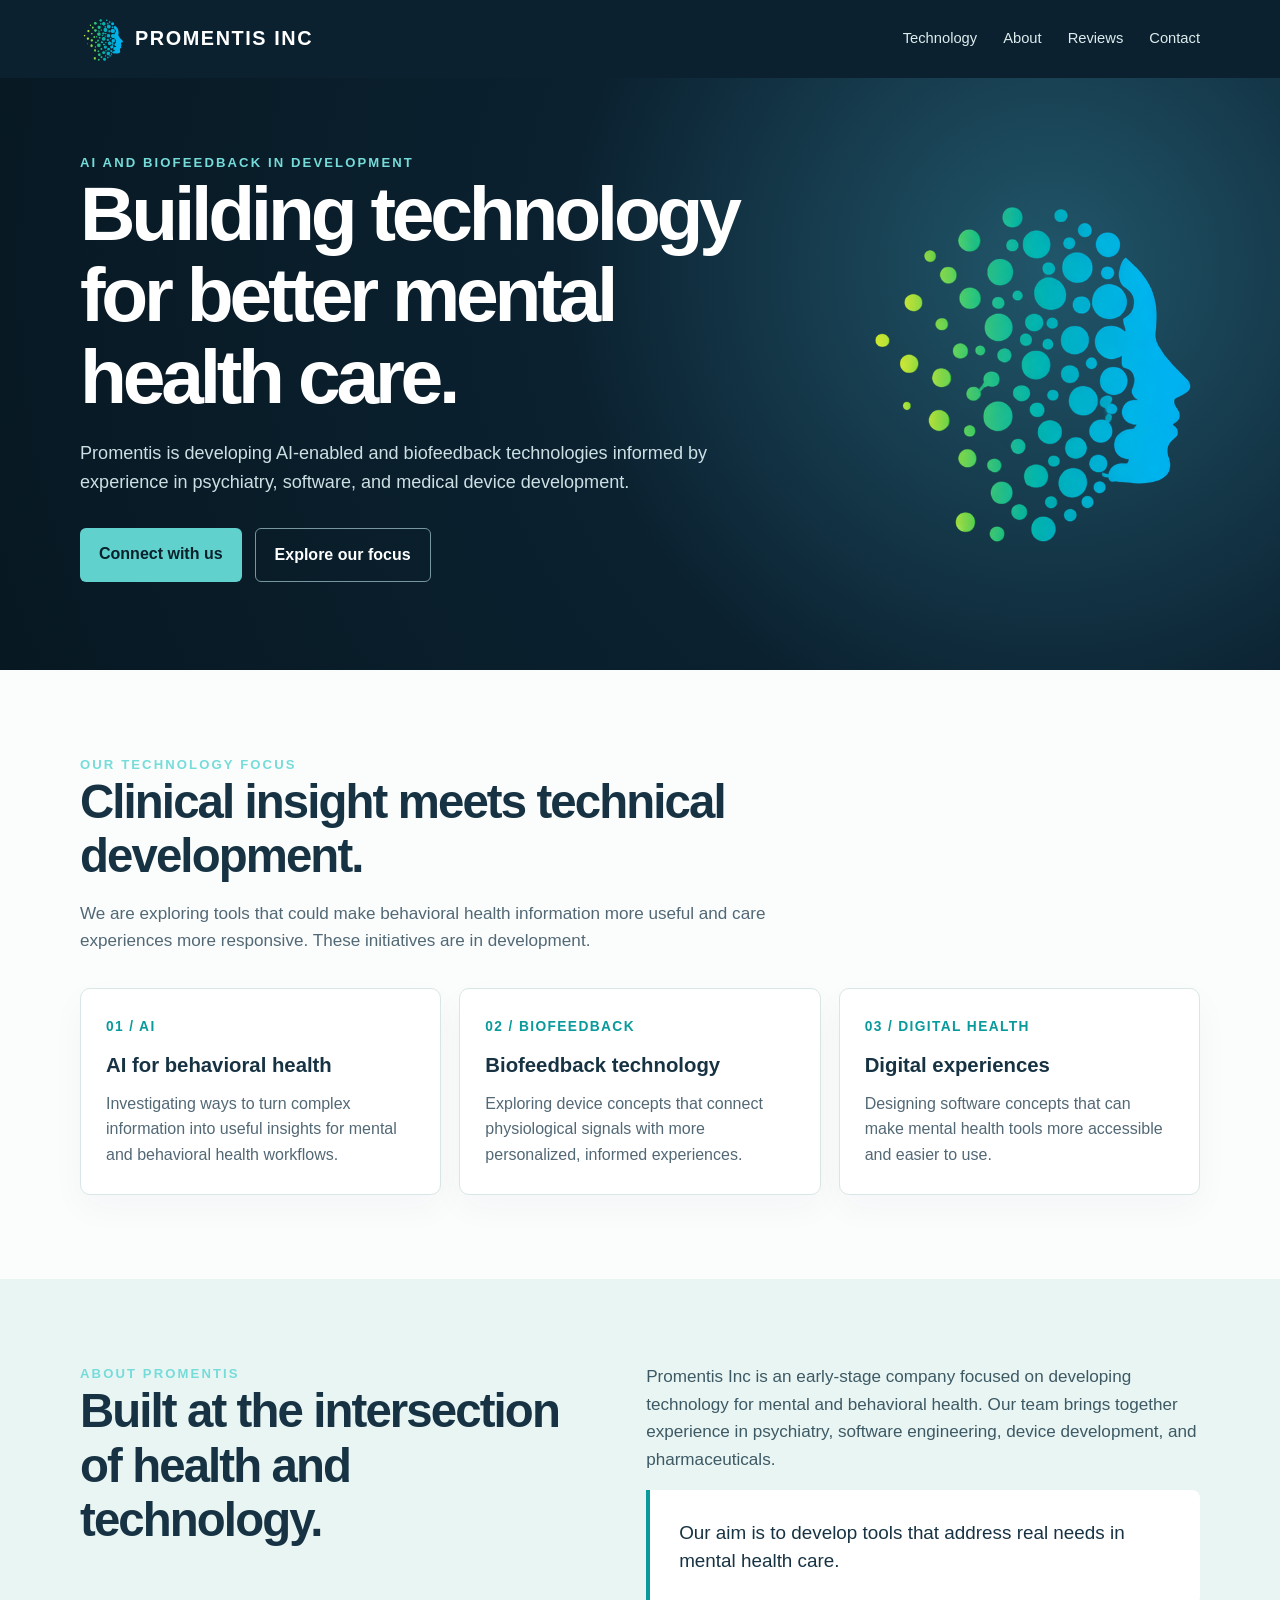
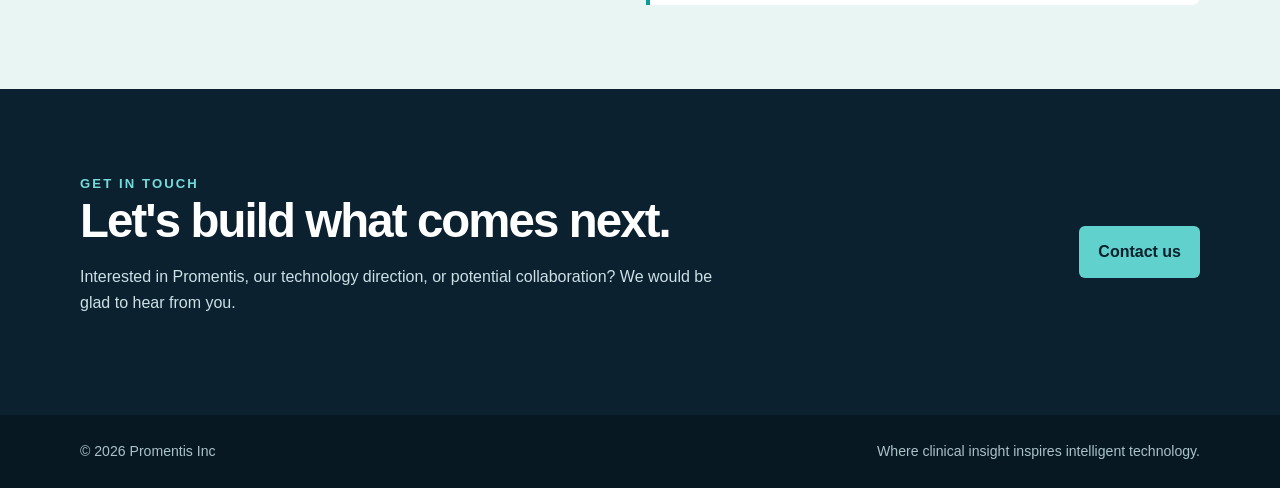
==== commit 417dca01: "Add moderated individual feedback and Google admin sign-in" ====
--- a/index.html
+++ b/index.html
@@ -50,19 +50,8 @@
     .about p { color:#3d5964; }
     .about-note { padding:29px; background:#fff; border-left:4px solid var(--teal); border-radius:0 8px 8px 0; font-size:1.18rem; line-height:1.5; }
     .contact { background:var(--navy); color:#fff; }
-    .contact-grid { display:grid; grid-template-columns:.9fr 1.1fr; align-items:start; gap:60px; }
+    .contact-grid { display:grid; grid-template-columns:1fr auto; align-items:center; gap:60px; }
     .contact p { color:#cce0e4; max-width:640px; }
-    .contact-form { padding:30px; background:#fff; color:var(--ink); border-radius:10px; }
-    .contact-form label { display:block; margin-bottom:17px; font-weight:700; }
-    .contact-form input,.contact-form textarea { display:block; width:100%; margin-top:6px; padding:11px 12px; border:1px solid #9fb5bc; border-radius:5px; color:var(--ink); background:#fff; font:inherit; }
-    .contact-form textarea { min-height:145px; resize:vertical; }
-    .contact-form button { border:0; cursor:pointer; font:inherit; }
-    .contact-form .form-note { margin:0 0 18px; color:var(--muted); font-size:.89rem; }
-    .contact-form .form-status { margin:16px 0 0; color:var(--ink); font-weight:700; }
-    .contact-form .form-status[data-state="error"] { color:#a12222; }
-    .contact-form .cf-turnstile { margin:0 0 18px; }
-    .contact-form button:disabled { opacity:.6; cursor:wait; }
-    .form-trap { position:absolute; width:1px; height:1px; overflow:hidden; clip-path:inset(50%); white-space:nowrap; }
     footer { background:#071822; color:#aac2c8; padding:25px 0; font-size:.88rem; }
     footer .wrap { display:flex; flex-wrap:wrap; justify-content:space-between; gap:10px; }
     :focus-visible { outline:3px solid #60d1cd; outline-offset:4px; }
@@ -70,14 +59,13 @@
     @media(max-width:480px) { nav { align-items:flex-start; flex-direction:column; padding:20px 0; gap:12px; } .navlinks { gap:18px; } }
     @media(prefers-reduced-motion:reduce) { html { scroll-behavior:auto; } .button { transition:none; } }
   </style>
-  <script src="https://challenges.cloudflare.com/turnstile/v0/api.js" async defer></script>
 </head>
 <body>
   <a class="skip" href="#main">Skip to content</a>
   <header>
     <nav class="wrap" aria-label="Main navigation">
       <a class="brand" href="#top"><span class="brand-mark"><img src="assets/promentis-logo-no-circle.png" alt=""></span><span>PROMENTIS INC</span></a>
-      <div class="navlinks"><a href="#technology">Technology</a><a href="#about">About</a><a href="#contact">Contact</a></div>
+      <div class="navlinks"><a href="#technology">Technology</a><a href="#about">About</a><a href="/reviews">Reviews</a><a href="/contact">Contact</a></div>
     </nav>
   </header>
   <main id="main">
@@ -86,7 +74,7 @@
         <div class="eyebrow">AI and biofeedback in development</div>
         <h1>Building technology for better mental health care.</h1>
         <p>Promentis is developing AI-enabled and biofeedback technologies informed by experience in psychiatry, software, and medical device development.</p>
-        <div class="buttons"><a class="button" href="#contact">Connect with us</a><a class="button button-outline" href="#technology">Explore our focus</a></div>
+        <div class="buttons"><a class="button" href="/contact">Connect with us</a><a class="button button-outline" href="#technology">Explore our focus</a></div>
       </div>
       <div class="hero-logo"><img src="assets/promentis-logo-no-circle.png" alt="Promentis logo: a human profile formed by connected circles"></div>
     </div></div>
@@ -104,47 +92,9 @@
     </div></section>
     <section class="contact" id="contact"><div class="wrap contact-grid">
       <div><div class="eyebrow">Get in touch</div><h2>Let's build what comes next.</h2><p>Interested in Promentis, our technology direction, or potential collaboration? We would be glad to hear from you.</p></div>
-      <form class="contact-form" action="/api/contact" method="post">
-        <label for="contact-name">Name<input id="contact-name" name="name" type="text" autocomplete="name" maxlength="120" required></label>
-        <label for="contact-email">Email<input id="contact-email" name="email" type="email" autocomplete="email" maxlength="254" required></label>
-        <label for="contact-message">Message<textarea id="contact-message" name="message" maxlength="5000" required></textarea></label>
-        <div class="form-trap" aria-hidden="true"><label for="contact-website">Website<input id="contact-website" name="website" type="text" tabindex="-1" autocomplete="off"></label></div>
-        <p class="form-note">For business inquiries. Please do not include personal health information.</p>
-        <div class="cf-turnstile" data-sitekey="0x4AAAAAAFBbR3CrgqFnMI3o"></div>
-        <button class="button" type="submit">Send message</button>
-        <p class="form-status" role="status" aria-live="polite" hidden></p>
-      </form>
+      <a class="button" href="/contact">Contact us</a>
     </div></section>
   </main>
   <footer><div class="wrap"><span>© 2026 Promentis Inc</span><span>Where clinical insight inspires intelligent technology.</span></div></footer>
-  <script>
-    const contactForm = document.querySelector('.contact-form');
-    const contactStatus = contactForm.querySelector('.form-status');
-    const contactButton = contactForm.querySelector('button[type="submit"]');
-    contactForm.addEventListener('submit', async (event) => {
-      event.preventDefault();
-      contactButton.disabled = true;
-      contactStatus.hidden = false;
-      contactStatus.dataset.state = '';
-      contactStatus.textContent = 'Sending your message…';
-      try {
-        const response = await fetch(contactForm.action, {
-          method: 'POST',
-          body: new FormData(contactForm),
-          headers: { Accept: 'application/json' }
-        });
-        const result = await response.json();
-        if (!response.ok) throw new Error(result.error || 'Unable to send your message. Please try again.');
-        contactForm.reset();
-        contactStatus.textContent = 'Thank you. Your message has been received.';
-      } catch (error) {
-        contactStatus.dataset.state = 'error';
-        contactStatus.textContent = error.message || 'Unable to send your message. Please try again.';
-      } finally {
-        window.turnstile?.reset();
-        contactButton.disabled = false;
-      }
-    });
-  </script>
 </body>
 </html>
